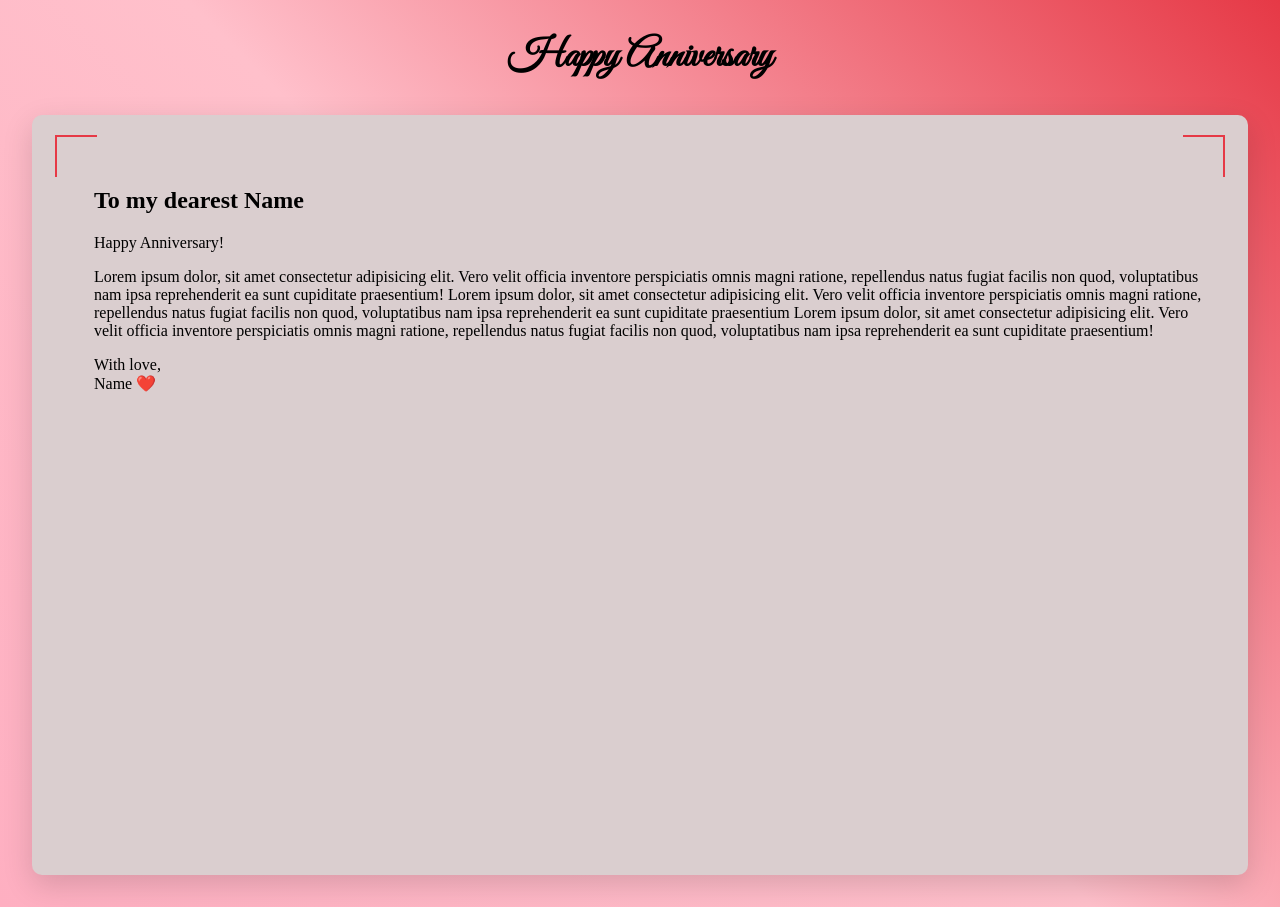
==== index.html @ e729f007 "Version 1.0 of LoveLetter Card" ====
<!DOCTYPE html>
<html lang="en">
<head>
    <meta charset="UTF-8">
    <meta name="viewport" content="width=device-width, initial-scale=1.0">
    <title>RomanceWebTemplate</title>
    <link rel="stylesheet" href="style/index.css">
    <link rel="stylesheet" href="style/font.css">

    <link href="https://fonts.googleapis.com/css2?family=Great+Vibes&display=swap" rel="stylesheet">

    
</head>
<body>
       <h2 id="body_title">Happy Anniversary</h2>


        <div class="love-letter">
                <div id="letter-content">
                       <!-- Inner line Frame -->
                    <span class="corner top-left"></span>
                    <span class="corner top-right"></span>
                   



                    <div id="proposal">
                         <h2 style="font-family: 'LoveLetter', cursive;">To my dearest Name </h2>

        <p style="font-family: 'LoveLetter', cursive;" >
            Happy  Anniversary!
        </p>

        <p style="font-family: 'LoveLetter', cursive;" >
           Lorem ipsum dolor, sit amet consectetur adipisicing elit. Vero velit officia inventore
            perspiciatis omnis magni ratione, repellendus natus
            fugiat facilis non quod, voluptatibus nam ipsa reprehenderit ea sunt cupiditate praesentium!
            Lorem ipsum dolor, sit amet consectetur adipisicing elit. Vero velit officia inventore
            perspiciatis omnis magni ratione, repellendus natus
            fugiat facilis non quod, voluptatibus nam ipsa reprehenderit ea sunt cupiditate praesentium
            Lorem ipsum dolor, sit amet consectetur adipisicing elit. Vero velit officia inventore
            perspiciatis omnis magni ratione, repellendus natus
            fugiat facilis non quod, voluptatibus nam ipsa reprehenderit ea sunt cupiditate praesentium!
        </p>

        <p class="signature" style="font-family: 'LoveLetter', cursive;">
            With love,<br >
            Name ❤️
                    </div>
       

                </div>
       
        </div>



</body>
</html>
---- style/index.css ----
/*    
#FFC0CB     cute pink  
#E63946     Rose Color
    
 */

body{
    margin: 0;
    min-height: auto;
    background: linear-gradient(

        45deg,
        #feafc1,
        #FFC0CB,
        #E63946 
        

    );

}

.love-letter{
        position: relative;
        background-color: #dacecf;
        margin: 2rem;
        height: 80vh;
        padding: 20px;
        
        border-radius: 10px;
        box-shadow: 0 10px 30px rgba(0, 0, 0, 0.15);

        animation: glow 3s infinite alternate;


       
        
      

}

#letter-content{

        position: relative;
        overflow-y: auto;
        overflow-x:hidden;
        min-height: 100%;
        padding: 2rem;
        box-sizing: border-box;


        background-image: url();
        height: 95%;
       
        background-repeat: no-repeat;
        background-size: cover;
        background-position: center;


        animation: fadeInUp 2s ease-out;
}


.corner {
    position: absolute;
    width: 40px;
    height: 40px;
    
}

/* top-left */
.top-left {
    top: 0px;
    left: 3px;
    border-top: 2px solid #e63946;
    border-left: 2px solid #e63946;
}

/* top-right */
.top-right {
    top: 0px;
    right: 3px;
    border-top: 2px solid #e63946;
    border-right: 2px solid #e63946;
}



#proposal{
    margin: 10px;
    padding-right: 2rem;
    width: 100%;
    height: 100%;

}

#body_title{

            text-align: center;
            margin-top: 2rem;
            font-family: 'Great Vibes', cursive;
            color: #000000;
            font-size: 40px;


}
---- style/font.css ----
@font-face {
  font-family: 'LoveLetter';
  src: url('fonts/LoveLetter.ttf') format('truetype');
}


@keyframes glow {
  from {
    box-shadow: 0 0 10px #e63946;
  }
  to {
    box-shadow: 0 0 25px #bf4be2;
  }
}

@keyframes fadeInUp {
  from {
    opacity: 0;
    transform: translateY(30px);
  }
  to {
    opacity: 1;
    transform: translateY(0);
  }
}
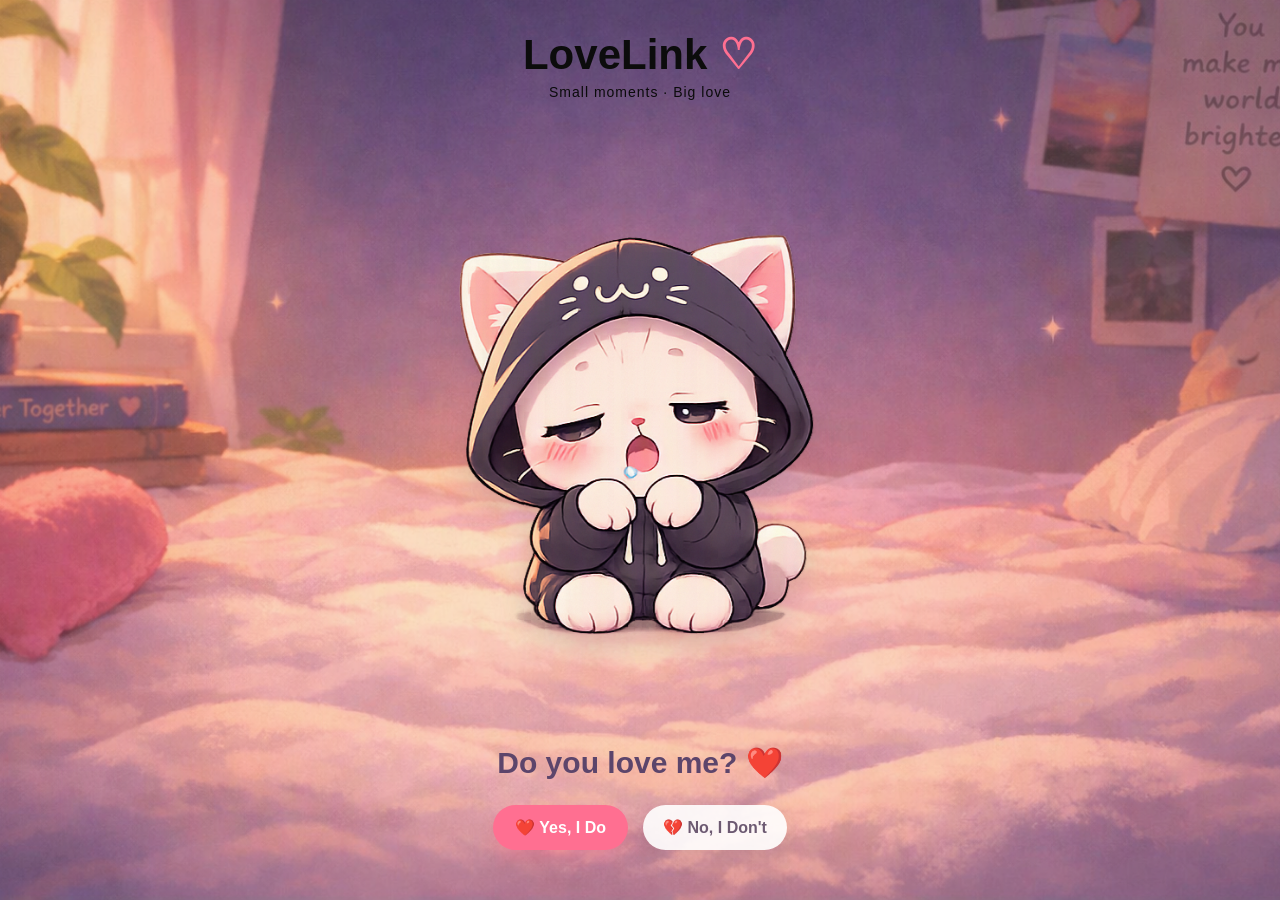
==== commit 14fddf8a: "Change Cover.html as Index.html for Hosting" ====
--- a/index.html
+++ b/index.html
@@ -3,55 +3,92 @@
 <head>
     <meta charset="UTF-8">
     <meta name="viewport" content="width=device-width, initial-scale=1.0">
-    <title>RomanceWebTemplate</title>
-    <link rel="stylesheet" href="style/index.css">
-    <link rel="stylesheet" href="style/font.css">
-
-    <link href="https://fonts.googleapis.com/css2?family=Great+Vibes&display=swap" rel="stylesheet">
-
-    
+    <title>Cover</title>
+    <link rel="stylesheet" href="/style/index.css">
+    <script src="/style/index.js" defer></script>
 </head>
 <body>
-       <h2 id="body_title">Happy Anniversary</h2>
+    
+
+<!-- =========================
+         LOVE LINK COVER PAGE
+    ========================== -->
+
+    <main class="cover_page">
+
+        <!-- LoveLink Logo -->
+        <header class="logo">
+            <h1>LoveLink <span>♡</span></h1>
+            <p>Small moments · Big love</p>
+        </header>
 
 
-        <div class="love-letter">
-                <div id="letter-content">
-                       <!-- Inner line Frame -->
-                    <span class="corner top-left"></span>
-                    <span class="corner top-right"></span>
-                   
+        <!-- Character -->
+        <section class="character-section">
+
+            <img
+                id="character"
+                src="/lib/img/TransparentCha/NormalTranCat.png"
+                alt="LoveLink character"
+            >
+
+        </section>
+
+
+        <!-- Question -->
+        <section class="question-section">
+
+            <h2 id="question">
+                Do you love me? ❤️
+            </h2>
+
+            <!-- Buttons -->
+            <div class="answer-buttons">
+
+                <button
+                    id="yesButton"
+                    class="answer-button yes-button"
+                    type="button"
+                >
+                    ❤️ Yes, I Do
+                </button>
+
+                <button
+                    id="noButton"
+                    class="answer-button no-button"
+                    type="button"
+                >
+                    💔 No, I Don't
+                </button>
+
+            </div>
+
+        </section>
+
+
+        <div id="love-input" class="love-input">
+    <h2>အာဘွား လို့ ရိုက်ပေးပါ ❤️</h2>
+
+    <input
+        type="text"
+        id="loveAnswer"
+        placeholder="ဒီမှာ ရိုက်ပါ..."
+    >
+
+    <button id="submitAnswer" type="button">
+        💕 Continue
+    </button>
+
+    <p id="inputMessage"></p>
+    </div>
+
+
+    </main>
 
 
 
-                    <div id="proposal">
-                         <h2 style="font-family: 'LoveLetter', cursive;">To my dearest Name </h2>
 
-        <p style="font-family: 'LoveLetter', cursive;" >
-            Happy  Anniversary!
-        </p>
 
-        <p style="font-family: 'LoveLetter', cursive;" >
-           Lorem ipsum dolor, sit amet consectetur adipisicing elit. Vero velit officia inventore
-            perspiciatis omnis magni ratione, repellendus natus
-            fugiat facilis non quod, voluptatibus nam ipsa reprehenderit ea sunt cupiditate praesentium!
-            Lorem ipsum dolor, sit amet consectetur adipisicing elit. Vero velit officia inventore
-            perspiciatis omnis magni ratione, repellendus natus
-            fugiat facilis non quod, voluptatibus nam ipsa reprehenderit ea sunt cupiditate praesentium
-            Lorem ipsum dolor, sit amet consectetur adipisicing elit. Vero velit officia inventore
-            perspiciatis omnis magni ratione, repellendus natus
-            fugiat facilis non quod, voluptatibus nam ipsa reprehenderit ea sunt cupiditate praesentium!
-        </p>
-
-        <p class="signature" style="font-family: 'LoveLetter', cursive;">
-            With love,<br >
-            Name ❤️
-                    </div>
-       
-
-                </div>
-       
-        </div>
 
 
 
--- a/style/index.css
+++ b/style/index.css
@@ -1,105 +1,265 @@
- /*    
-#FFC0CB     cute pink  
-#E63946     Rose Color
-    
- */
-
-body{
+* {
     margin: 0;
+    padding: 0;
+    box-sizing: border-box;
+}
+
+body {
+    min-width: auto;
     min-height: auto;
-    background: linear-gradient(
-
-        45deg,
-        #feafc1,
-        #FFC0CB,
-        #E63946 
-        
-
+    font-family: "Poppins", Arial, sans-serif;
+}
+
+.cover_page {
+    width: 100%;
+    min-height: 100dvh;
+
+    display: flex;
+    flex-direction: column;
+    align-items: center;
+
+    padding: 20px;
+
+    background-image: url("../lib/img/bg.png");
+    background-size: cover;
+    background-position: center;
+    background-repeat: no-repeat;
+
+    overflow: hidden;
+}
+
+
+/* =========================
+   LOGO
+========================= */
+
+.logo {
+    width: 100%;
+    text-align: center;
+    margin-top: 10px;
+}
+
+.logo h1 {
+    color: #0c0c0c;
+    font-size: clamp(30px, 8vw, 42px);
+}
+
+.logo h1 span {
+    color: #ff6f91;
+}
+
+.logo p {
+    margin-top: 5px;
+
+    color: #0b0b0b;
+    font-size: clamp(11px, 3vw, 14px);
+
+    letter-spacing: 1px;
+}
+
+
+/* =========================
+   CHARACTER
+========================= */
+
+.character-section {
+    width: 100%;
+    flex: 1;
+
+    display: flex;
+    justify-content: center;
+    align-items: center;
+
+    min-height: 0;
+}
+
+#character {
+    width: clamp(190px, 100vw, 500px);
+    max-height: 48vh;
+
+    object-fit: contain;
+
+    filter: drop-shadow(
+        0 12px 15px rgba(80, 50, 90, 0.18)
     );
 
-}
-
-.love-letter{
-        position: relative;
-        background-color: #dacecf;
-        margin: 2rem;
-        height: 80vh;
-        padding: 20px;
-        
-        border-radius: 10px;
-        box-shadow: 0 10px 30px rgba(0, 0, 0, 0.15);
-
-        animation: glow 3s infinite alternate;
-
-
-       
-        
-      
-
-}
-
-#letter-content{
-
-        position: relative;
-        overflow-y: auto;
-        overflow-x:hidden;
-        min-height: 100%;
-        padding: 2rem;
-        box-sizing: border-box;
-
-
-        background-image: url();
-        height: 95%;
-       
-        background-repeat: no-repeat;
-        background-size: cover;
-        background-position: center;
-
-
-        animation: fadeInUp 2s ease-out;
-}
-
-
-.corner {
-    position: absolute;
-    width: 40px;
-    height: 40px;
-    
-}
-
-/* top-left */
-.top-left {
-    top: 0px;
-    left: 3px;
-    border-top: 2px solid #e63946;
-    border-left: 2px solid #e63946;
-}
-
-/* top-right */
-.top-right {
-    top: 0px;
-    right: 3px;
-    border-top: 2px solid #e63946;
-    border-right: 2px solid #e63946;
-}
-
-
-
-#proposal{
-    margin: 10px;
-    padding-right: 2rem;
-    width: 100%;
-    height: 100%;
-
-}
-
-#body_title{
-
-            text-align: center;
-            margin-top: 2rem;
-            font-family: 'Great Vibes', cursive;
-            color: #000000;
-            font-size: 40px;
-
-
+    animation: float 3s ease-in-out infinite;
+}
+
+
+/* =========================
+   CHARACTER ANIMATION
+========================= */
+
+@keyframes float {
+
+    0% {
+        transform: translateY(0);
+    }
+
+    50% {
+        transform: translateY(-8px);
+    }
+
+    100% {
+        transform: translateY(0);
+    }
+
+}
+
+
+/* =========================
+   QUESTION
+========================= */
+
+.question-section {
+    width: 100%;
+    max-width: 600px;
+
+    text-align: center;
+
+    padding-bottom: 30px;
+}
+
+.question-section h2 {
+    margin-bottom: 25px;
+
+    color: #5c456b;
+    font-size: clamp(21px, 6vw, 30px);
+}
+
+
+/* =========================
+   BUTTONS
+========================= */
+
+.answer-buttons {
+    display: flex;
+    justify-content: center;
+    align-items: center;
+
+    gap: 15px;
+}
+
+.answer-button {
+    min-width: 135px;
+
+    padding: 13px 20px;
+
+    border: none;
+    border-radius: 30px;
+
+    font-size: clamp(13px, 3.8vw, 16px);
+    font-weight: 600;
+
+    cursor: pointer;
+
+    transition: transform 0.2s ease;
+
+    -webkit-tap-highlight-color: transparent;
+}
+
+
+/* =========================
+   YES BUTTON
+========================= */
+
+.yes-button {
+    background: #ff6f91;
+    color: white;
+
+    box-shadow:
+        0 8px 20px rgba(255, 111, 145, 0.35);
+}
+
+.yes-button:active {
+    transform: scale(0.95);
+}
+
+
+/* =========================
+   NO BUTTON
+========================= */
+
+.no-button {
+    background: rgba(255, 255, 255, 0.9);
+    color: #6d5a72;
+
+    box-shadow:
+        0 8px 20px rgba(80, 50, 90, 0.15);
+}
+
+
+/* =========================
+   SMALL PHONES
+========================= */
+
+@media (max-height: 700px) {
+
+    #character {
+        max-height: 42vh;
+    }
+
+    .question-section {
+        padding-bottom: 15px;
+    }
+
+}
+
+
+/* =========================
+   VERY SMALL WIDTH
+========================= */
+
+@media (max-width: 360px) {
+
+    .answer-buttons {
+        gap: 8px;
+    }
+
+    .answer-button {
+        min-width: 125px;
+        padding: 12px;
+    }
+
+}
+
+
+
+
+/* Hiding Section */
+
+.love-input {
+    display: none;
+    text-align: center;
+}
+
+.love-input input {
+    width: 80%;
+    max-width: 300px;
+    padding: 12px 16px;
+
+    border: 2px solid #ff6f91;
+    border-radius: 25px;
+
+    outline: none;
+    font-size: 16px;
+    text-align: center;
+}
+
+.love-input button {
+    margin-top: 12px;
+
+    padding: 12px 25px;
+    border: none;
+    border-radius: 25px;
+
+    background: #ff6f91;
+    color: white;
+
+    cursor: pointer;
+}
+
+#inputMessage {
+    margin-top: 10px;
 }
